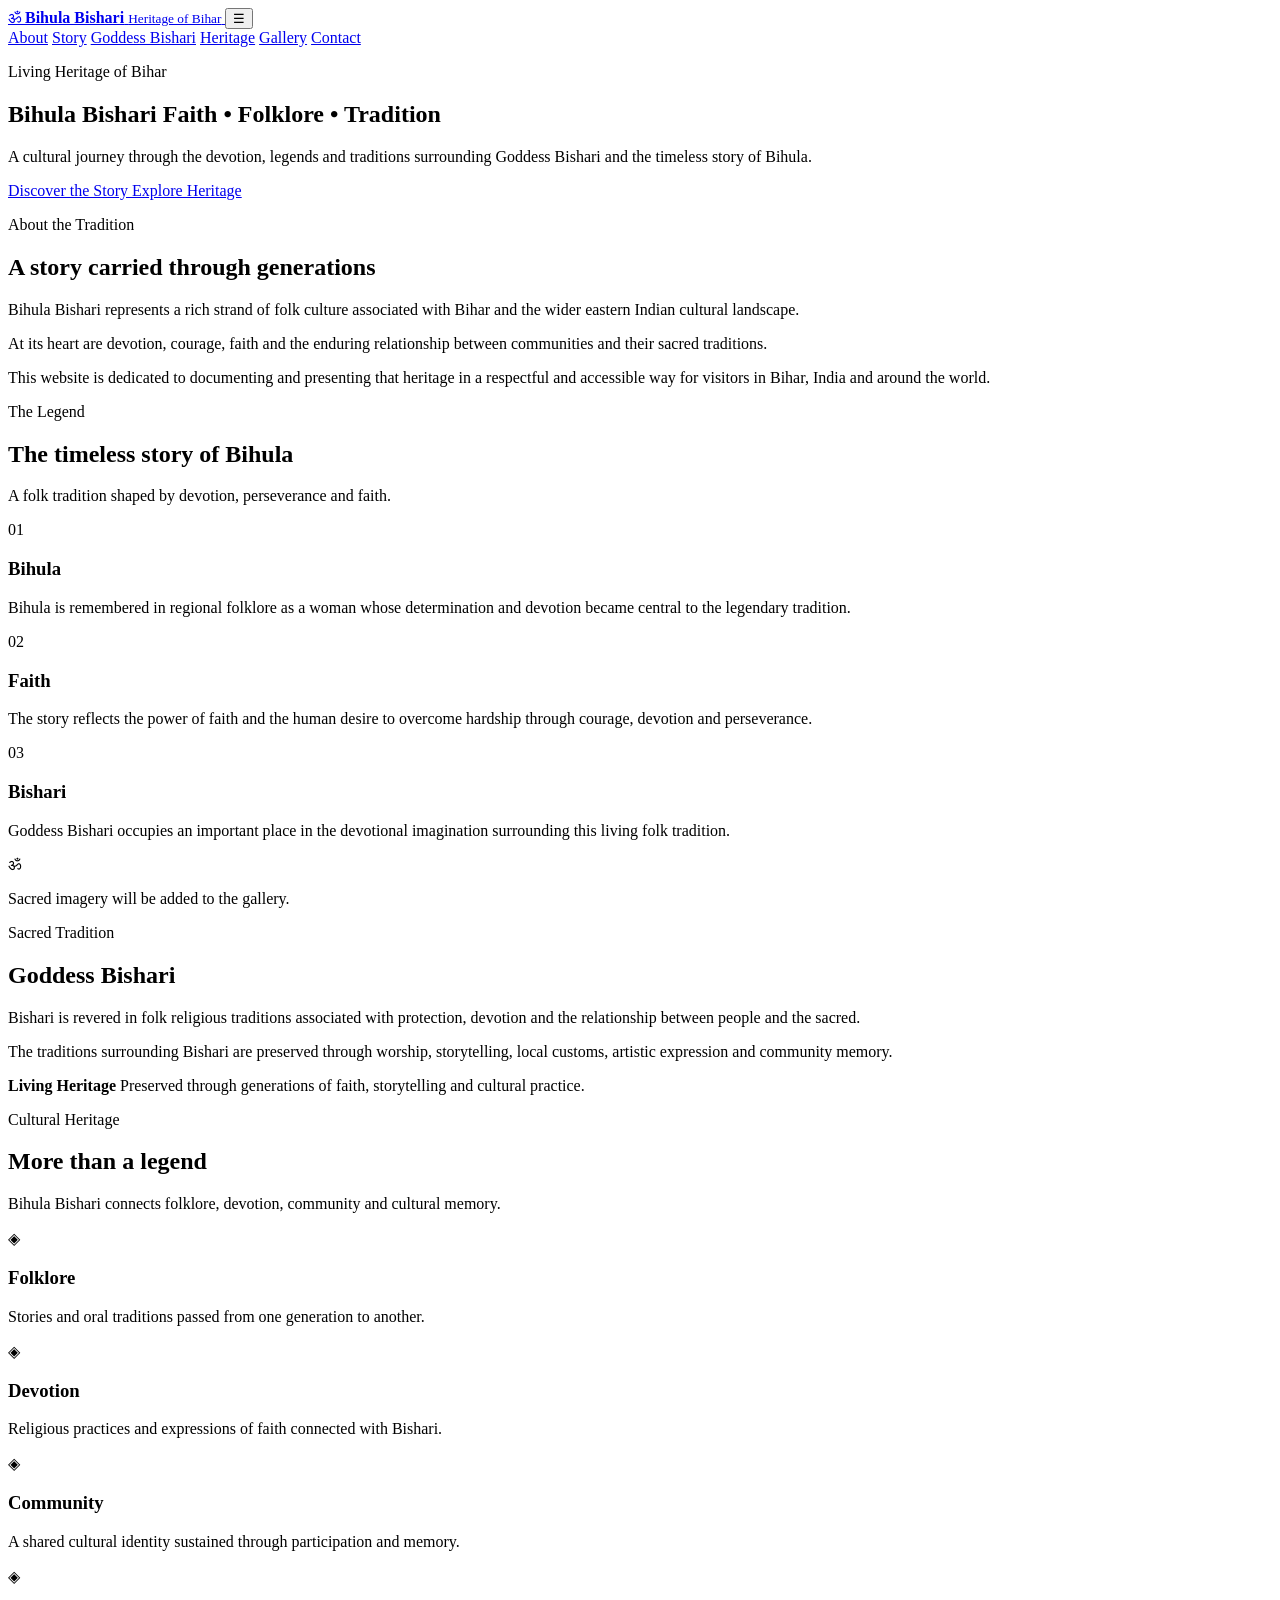
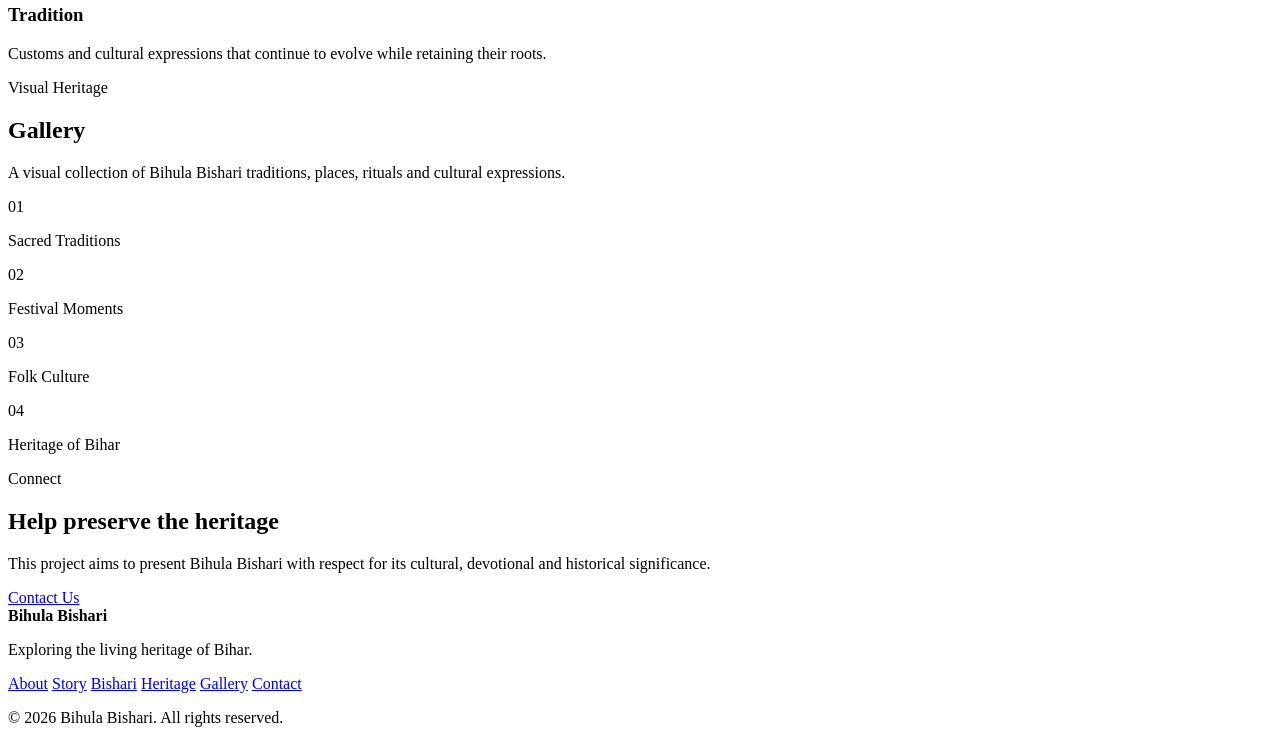
==== index.html @ cb175162 "Add initial index.html for Bihula Bishari website Add the main Bihula Bishari homepage introducing t" ====
<!DOCTYPE html>
<html lang="en">
<head>
    <meta charset="UTF-8">
    <meta name="viewport" content="width=device-width, initial-scale=1.0">

    <title>Bihula Bishari | Heritage, Faith &amp; Culture of Bihar</title>

    <meta
        name="description"
        content="Discover Bihula Bishari, a cherished tradition of Bihar celebrating Goddess Bishari, devotion, folklore, heritage and living cultural traditions."
    >

    <meta
        name="keywords"
        content="Bihula Bishari, Bishari Puja, Goddess Bishari, Bihar culture, Bihar heritage, Bihula, Bishari festival"
    >

    <meta name="author" content="V Pandey">

    <link rel="stylesheet" href="style.css">
</head>

<body>

    <!-- Header -->
    <header class="site-header">
        <div class="container header-inner">

            <a href="index.html" class="brand" aria-label="Bihula Bishari home">
                <span class="brand-symbol" aria-hidden="true">ॐ</span>

                <span>
                    <strong>Bihula Bishari</strong>
                    <small>Heritage of Bihar</small>
                </span>
            </a>

            <button
                class="menu-toggle"
                type="button"
                aria-label="Open navigation menu"
                aria-expanded="false"
            >
                ☰
            </button>

            <nav class="site-nav" aria-label="Main navigation">
                <a href="#about">About</a>
                <a href="#story">Story</a>
                <a href="#goddess">Goddess Bishari</a>
                <a href="#heritage">Heritage</a>
                <a href="#gallery">Gallery</a>
                <a href="#contact">Contact</a>
            </nav>

        </div>
    </header>

    <main>

        <!-- Hero -->
        <section class="hero">
            <div class="container hero-content">

                <p class="eyebrow">Living Heritage of Bihar</p>

                <h1>
                    Bihula Bishari
                    <span>Faith • Folklore • Tradition</span>
                </h1>

                <p class="hero-text">
                    A cultural journey through the devotion, legends and
                    traditions surrounding Goddess Bishari and the timeless
                    story of Bihula.
                </p>

                <div class="hero-actions">
                    <a class="button primary" href="#story">
                        Discover the Story
                    </a>

                    <a class="button secondary" href="#heritage">
                        Explore Heritage
                    </a>
                </div>

            </div>
        </section>

        <!-- Introduction -->
        <section class="section intro" id="about">
            <div class="container intro-grid">

                <div>
                    <p class="section-label">About the Tradition</p>

                    <h2>
                        A story carried through generations
                    </h2>
                </div>

                <div>
                    <p>
                        Bihula Bishari represents a rich strand of folk
                        culture associated with Bihar and the wider eastern
                        Indian cultural landscape.
                    </p>

                    <p>
                        At its heart are devotion, courage, faith and the
                        enduring relationship between communities and their
                        sacred traditions.
                    </p>

                    <p>
                        This website is dedicated to documenting and
                        presenting that heritage in a respectful and
                        accessible way for visitors in Bihar, India and
                        around the world.
                    </p>
                </div>

            </div>
        </section>

        <!-- Story -->
        <section class="section story-section" id="story">
            <div class="container">

                <div class="section-heading">
                    <p class="section-label">The Legend</p>

                    <h2>
                        The timeless story of Bihula
                    </h2>

                    <p>
                        A folk tradition shaped by devotion, perseverance
                        and faith.
                    </p>
                </div>

                <div class="story-grid">

                    <article class="story-card">
                        <span class="card-number">01</span>

                        <h3>Bihula</h3>

                        <p>
                            Bihula is remembered in regional folklore as a
                            woman whose determination and devotion became
                            central to the legendary tradition.
                        </p>
                    </article>

                    <article class="story-card">
                        <span class="card-number">02</span>

                        <h3>Faith</h3>

                        <p>
                            The story reflects the power of faith and the
                            human desire to overcome hardship through
                            courage, devotion and perseverance.
                        </p>
                    </article>

                    <article class="story-card">
                        <span class="card-number">03</span>

                        <h3>Bishari</h3>

                        <p>
                            Goddess Bishari occupies an important place in
                            the devotional imagination surrounding this
                            living folk tradition.
                        </p>
                    </article>

                </div>
            </div>
        </section>

        <!-- Goddess -->
        <section class="section goddess-section" id="goddess">
            <div class="container goddess-grid">

                <div class="goddess-image-placeholder">
                    <span class="placeholder-symbol" aria-hidden="true">
                        ॐ
                    </span>

                    <p>
                        Sacred imagery will be added to the gallery.
                    </p>
                </div>

                <div class="goddess-content">

                    <p class="section-label">
                        Sacred Tradition
                    </p>

                    <h2>
                        Goddess Bishari
                    </h2>

                    <p>
                        Bishari is revered in folk religious traditions
                        associated with protection, devotion and the
                        relationship between people and the sacred.
                    </p>

                    <p>
                        The traditions surrounding Bishari are preserved
                        through worship, storytelling, local customs,
                        artistic expression and community memory.
                    </p>

                    <div class="highlight">
                        <strong>Living Heritage</strong>
                        <span>
                            Preserved through generations of faith,
                            storytelling and cultural practice.
                        </span>
                    </div>

                </div>

            </div>
        </section>

        <!-- Heritage -->
        <section class="section heritage-section" id="heritage">
            <div class="container">

                <div class="section-heading">
                    <p class="section-label">Cultural Heritage</p>

                    <h2>
                        More than a legend
                    </h2>

                    <p>
                        Bihula Bishari connects folklore, devotion,
                        community and cultural memory.
                    </p>
                </div>

                <div class="heritage-grid">

                    <article class="heritage-item">
                        <span aria-hidden="true">◈</span>
                        <h3>Folklore</h3>
                        <p>
                            Stories and oral traditions passed from one
                            generation to another.
                        </p>
                    </article>

                    <article class="heritage-item">
                        <span aria-hidden="true">◈</span>
                        <h3>Devotion</h3>
                        <p>
                            Religious practices and expressions of faith
                            connected with Bishari.
                        </p>
                    </article>

                    <article class="heritage-item">
                        <span aria-hidden="true">◈</span>
                        <h3>Community</h3>
                        <p>
                            A shared cultural identity sustained through
                            participation and memory.
                        </p>
                    </article>

                    <article class="heritage-item">
                        <span aria-hidden="true">◈</span>
                        <h3>Tradition</h3>
                        <p>
                            Customs and cultural expressions that continue
                            to evolve while retaining their roots.
                        </p>
                    </article>

                </div>
            </div>
        </section>

        <!-- Gallery -->
        <section class="section gallery-section" id="gallery">
            <div class="container">

                <div class="section-heading">
                    <p class="section-label">Visual Heritage</p>

                    <h2>
                        Gallery
                    </h2>

                    <p>
                        A visual collection of Bihula Bishari traditions,
                        places, rituals and cultural expressions.
                    </p>
                </div>

                <div class="gallery-grid">

                    <div class="gallery-placeholder">
                        <span>01</span>
                        <p>Sacred Traditions</p>
                    </div>

                    <div class="gallery-placeholder">
                        <span>02</span>
                        <p>Festival Moments</p>
                    </div>

                    <div class="gallery-placeholder">
                        <span>03</span>
                        <p>Folk Culture</p>
                    </div>

                    <div class="gallery-placeholder">
                        <span>04</span>
                        <p>Heritage of Bihar</p>
                    </div>

                </div>

            </div>
        </section>

        <!-- Contact -->
        <section class="section contact-section" id="contact">
            <div class="container contact-box">

                <div>
                    <p class="section-label">Connect</p>

                    <h2>
                        Help preserve the heritage
                    </h2>
                </div>

                <div>
                    <p>
                        This project aims to present Bihula Bishari with
                        respect for its cultural, devotional and historical
                        significance.
                    </p>

                    <a class="button primary" href="mailto:info@example.com">
                        Contact Us
                    </a>
                </div>

            </div>
        </section>

    </main>

    <!-- Footer -->
    <footer class="site-footer">
        <div class="container footer-inner">

            <div>
                <strong>Bihula Bishari</strong>

                <p>
                    Exploring the living heritage of Bihar.
                </p>
            </div>

            <nav class="footer-links" aria-label="Footer navigation">
                <a href="#about">About</a>
                <a href="#story">Story</a>
                <a href="#goddess">Bishari</a>
                <a href="#heritage">Heritage</a>
                <a href="#gallery">Gallery</a>
                <a href="#contact">Contact</a>
            </nav>

            <p class="copyright">
                © 2026 Bihula Bishari. All rights reserved.
            </p>

        </div>
    </footer>

    <script src="script.js"></script>

</body>
</html>
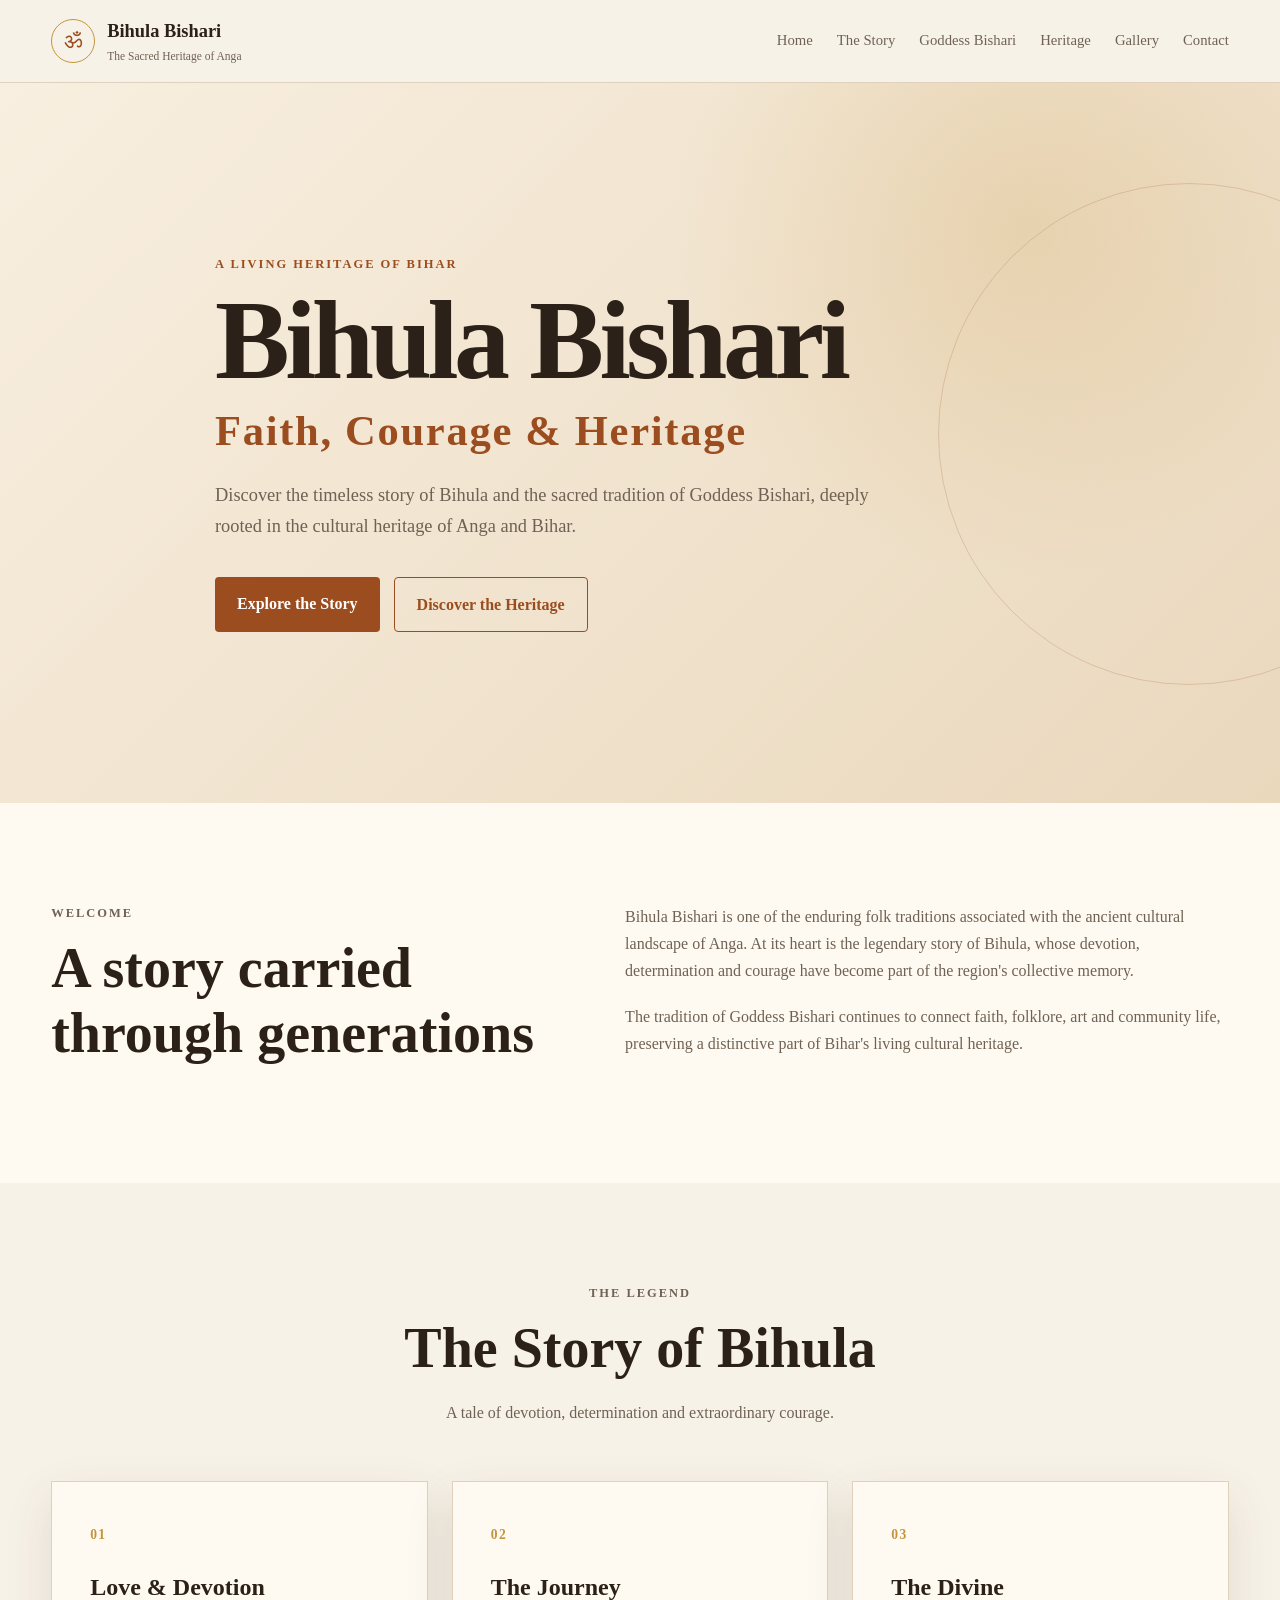
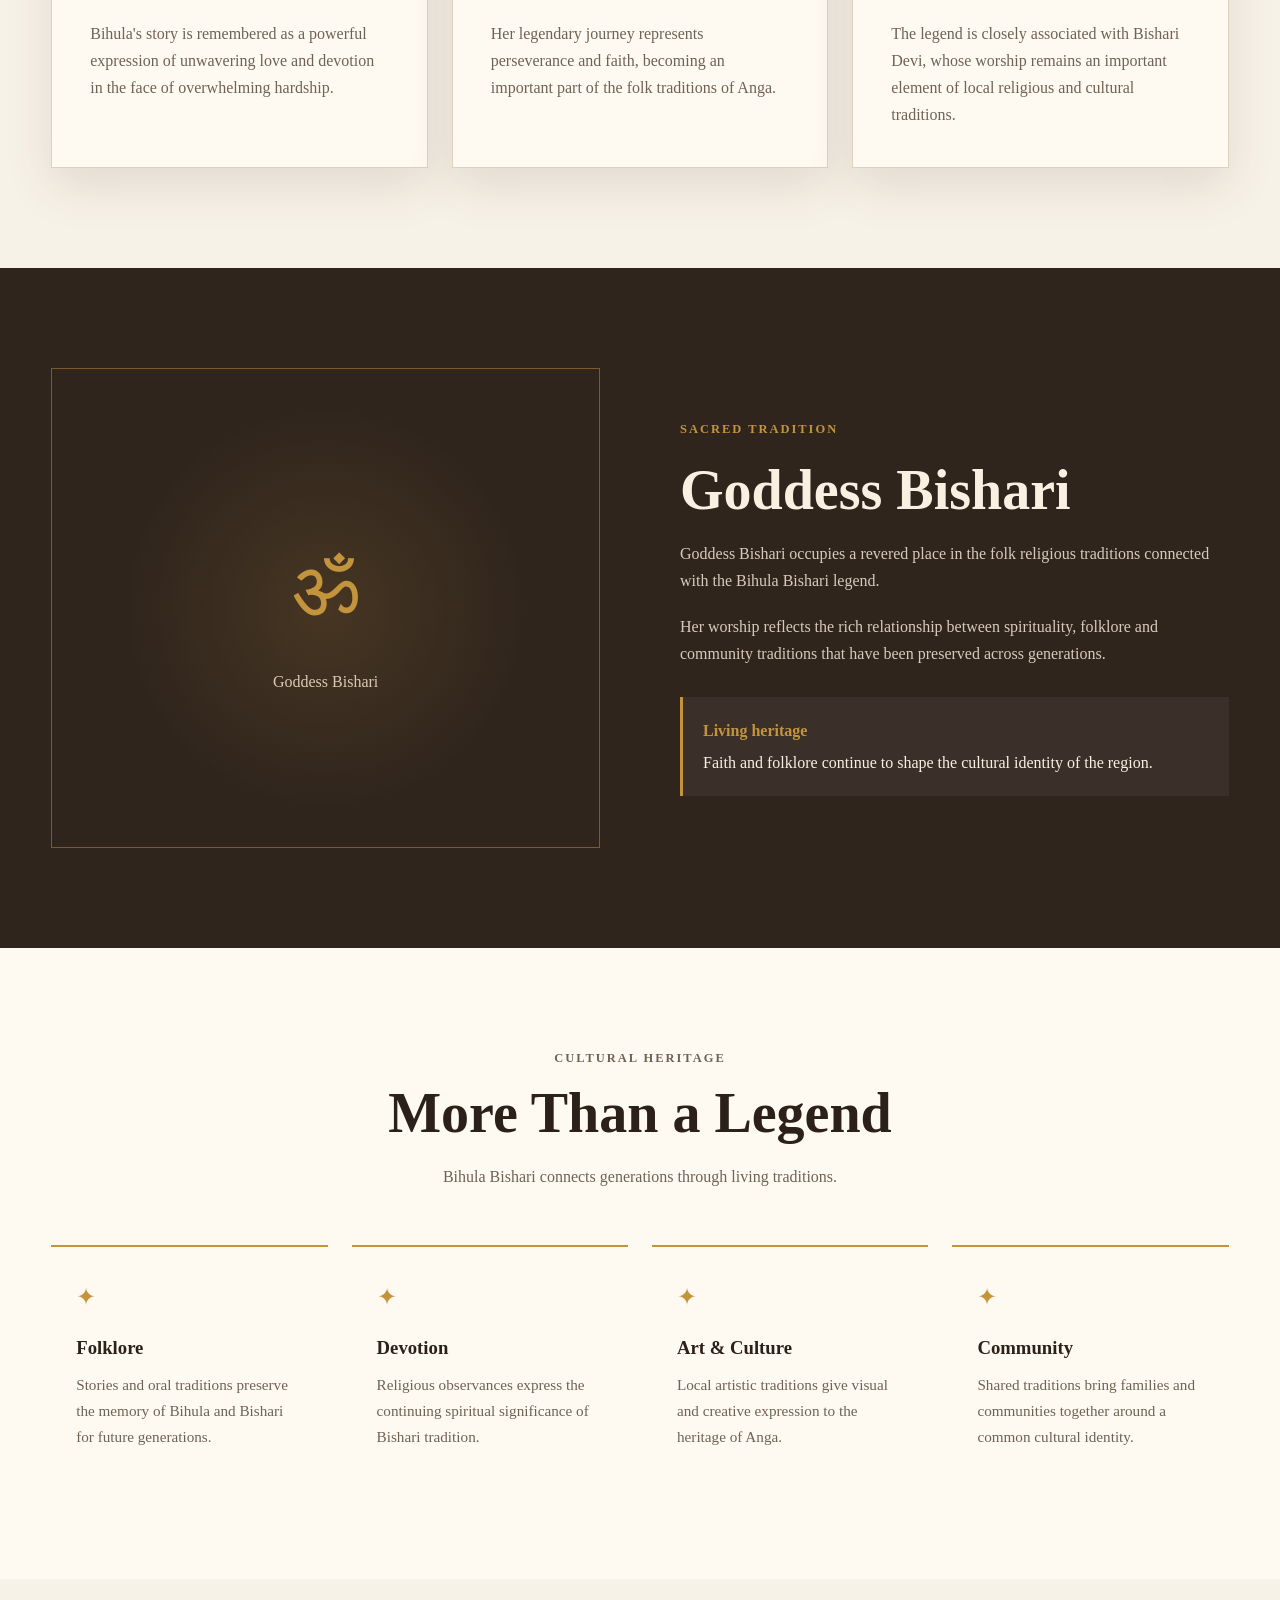
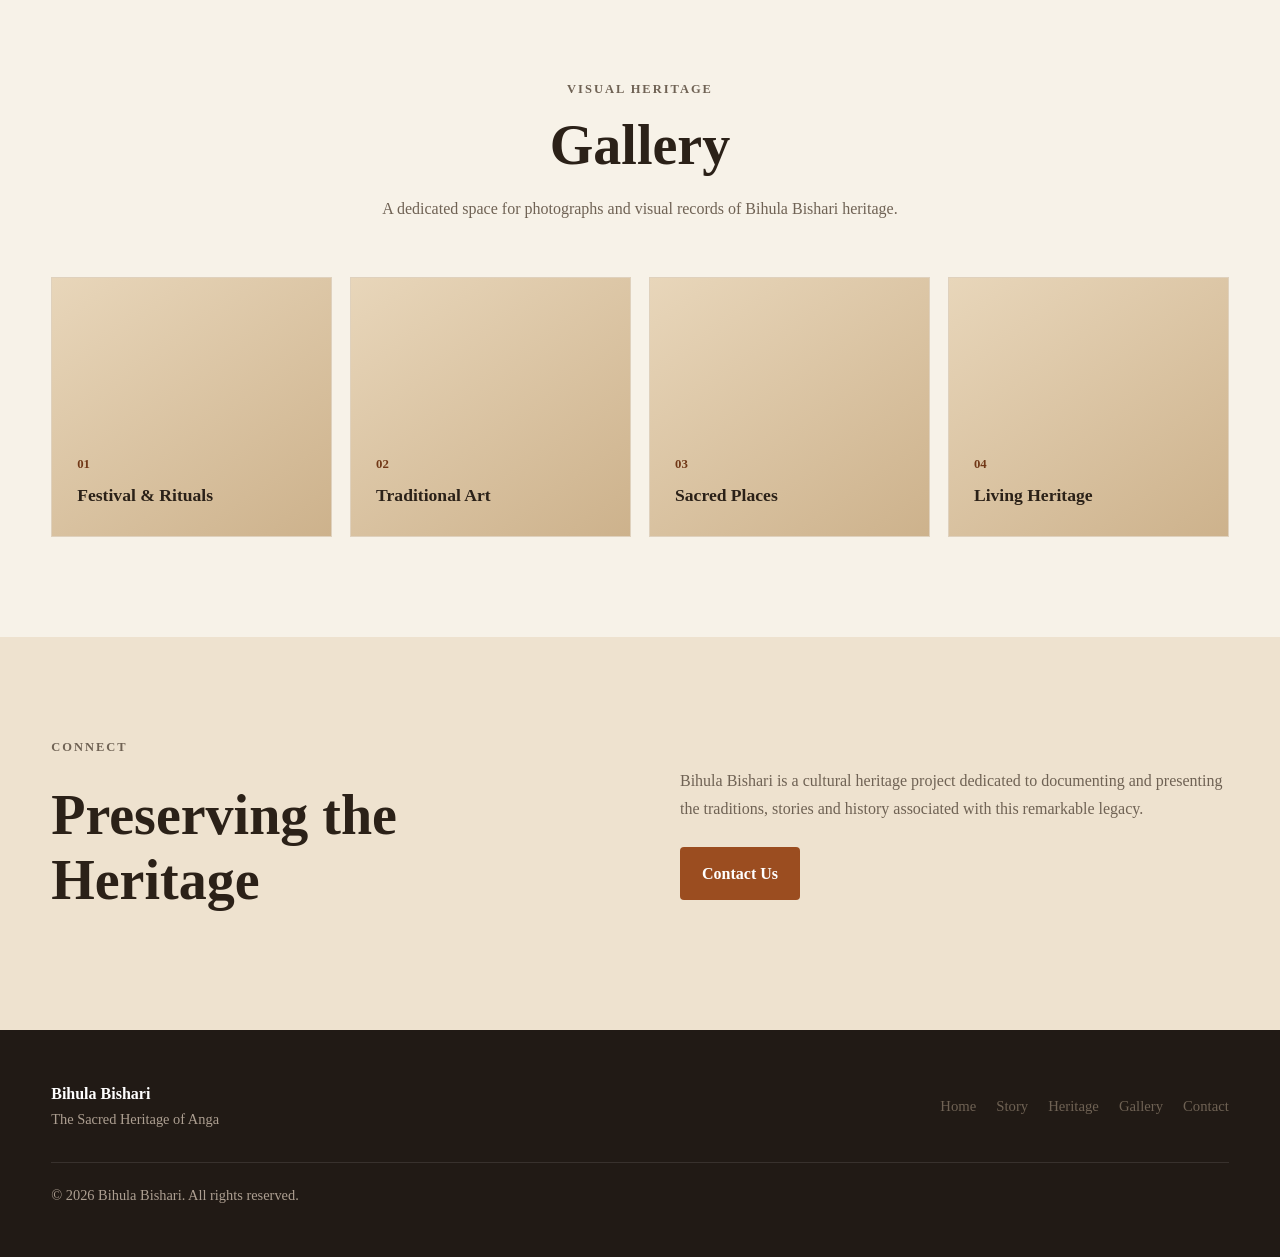
==== commit c40dfb1e: "Add Bihula Bishari website" ====
--- a/index.html
+++ b/index.html
@@ -4,51 +4,45 @@
     <meta charset="UTF-8">
     <meta name="viewport" content="width=device-width, initial-scale=1.0">
 
-    <title>Bihula Bishari | Heritage, Faith &amp; Culture of Bihar</title>
-
-    <meta
-        name="description"
-        content="Discover Bihula Bishari, a cherished tradition of Bihar celebrating Goddess Bishari, devotion, folklore, heritage and living cultural traditions."
-    >
-
-    <meta
-        name="keywords"
-        content="Bihula Bishari, Bishari Puja, Goddess Bishari, Bihar culture, Bihar heritage, Bihula, Bishari festival"
-    >
-
-    <meta name="author" content="V Pandey">
+    <title>Bihula Bishari | The Sacred Heritage of Anga</title>
+
+    <meta name="description"
+          content="Discover Bihula Bishari, the sacred cultural heritage of Anga, Bihar, India. Explore the legend of Bihula, Goddess Bishari, traditions, history and the living heritage of the region.">
+
+    <meta name="keywords"
+          content="Bihula Bishari, Bishari Puja, Bihula, Bishari Devi, Anga, Bihar, Bihar heritage, Indian culture, folk tradition">
+
+    <meta name="author" content="Bihula Bishari">
+
+    <link rel="canonical" href="https://bihulabishari.com/">
 
     <link rel="stylesheet" href="style.css">
 </head>
 
 <body>
 
-    <!-- Header -->
     <header class="site-header">
         <div class="container header-inner">
 
-            <a href="index.html" class="brand" aria-label="Bihula Bishari home">
-                <span class="brand-symbol" aria-hidden="true">ॐ</span>
-
+            <a class="brand" href="index.html" aria-label="Bihula Bishari home">
+                <span class="brand-symbol">ॐ</span>
                 <span>
                     <strong>Bihula Bishari</strong>
-                    <small>Heritage of Bihar</small>
+                    <small>The Sacred Heritage of Anga</small>
                 </span>
             </a>
 
-            <button
-                class="menu-toggle"
-                type="button"
-                aria-label="Open navigation menu"
-                aria-expanded="false"
-            >
+            <button class="menu-toggle"
+                    type="button"
+                    aria-label="Open navigation"
+                    aria-expanded="false">
                 ☰
             </button>
 
-            <nav class="site-nav" aria-label="Main navigation">
-                <a href="#about">About</a>
-                <a href="#story">Story</a>
-                <a href="#goddess">Goddess Bishari</a>
+            <nav class="site-nav" aria-label="Primary navigation">
+                <a href="#home">Home</a>
+                <a href="#story">The Story</a>
+                <a href="#bishari">Goddess Bishari</a>
                 <a href="#heritage">Heritage</a>
                 <a href="#gallery">Gallery</a>
                 <a href="#contact">Contact</a>
@@ -60,41 +54,36 @@
     <main>
 
         <!-- Hero -->
-        <section class="hero">
+        <section id="home" class="hero">
             <div class="container hero-content">
 
-                <p class="eyebrow">Living Heritage of Bihar</p>
+                <p class="eyebrow">A Living Heritage of Bihar</p>
 
                 <h1>
                     Bihula Bishari
-                    <span>Faith • Folklore • Tradition</span>
+                    <span>Faith, Courage &amp; Heritage</span>
                 </h1>
 
                 <p class="hero-text">
-                    A cultural journey through the devotion, legends and
-                    traditions surrounding Goddess Bishari and the timeless
-                    story of Bihula.
+                    Discover the timeless story of Bihula and the sacred tradition
+                    of Goddess Bishari, deeply rooted in the cultural heritage of
+                    Anga and Bihar.
                 </p>
 
                 <div class="hero-actions">
-                    <a class="button primary" href="#story">
-                        Discover the Story
-                    </a>
-
-                    <a class="button secondary" href="#heritage">
-                        Explore Heritage
-                    </a>
+                    <a class="button primary" href="#story">Explore the Story</a>
+                    <a class="button secondary" href="#heritage">Discover the Heritage</a>
                 </div>
 
             </div>
         </section>
 
         <!-- Introduction -->
-        <section class="section intro" id="about">
+        <section class="intro section">
             <div class="container intro-grid">
 
                 <div>
-                    <p class="section-label">About the Tradition</p>
+                    <p class="section-label">Welcome</p>
 
                     <h2>
                         A story carried through generations
@@ -103,22 +92,17 @@
 
                 <div>
                     <p>
-                        Bihula Bishari represents a rich strand of folk
-                        culture associated with Bihar and the wider eastern
-                        Indian cultural landscape.
-                    </p>
-
-                    <p>
-                        At its heart are devotion, courage, faith and the
-                        enduring relationship between communities and their
-                        sacred traditions.
-                    </p>
-
-                    <p>
-                        This website is dedicated to documenting and
-                        presenting that heritage in a respectful and
-                        accessible way for visitors in Bihar, India and
-                        around the world.
+                        Bihula Bishari is one of the enduring folk traditions
+                        associated with the ancient cultural landscape of Anga.
+                        At its heart is the legendary story of Bihula, whose
+                        devotion, determination and courage have become part of
+                        the region's collective memory.
+                    </p>
+
+                    <p>
+                        The tradition of Goddess Bishari continues to connect
+                        faith, folklore, art and community life, preserving a
+                        distinctive part of Bihar's living cultural heritage.
                     </p>
                 </div>
 
@@ -126,19 +110,14 @@
         </section>
 
         <!-- Story -->
-        <section class="section story-section" id="story">
+        <section id="story" class="section story-section">
             <div class="container">
 
                 <div class="section-heading">
                     <p class="section-label">The Legend</p>
-
-                    <h2>
-                        The timeless story of Bihula
-                    </h2>
-
-                    <p>
-                        A folk tradition shaped by devotion, perseverance
-                        and faith.
+                    <h2>The Story of Bihula</h2>
+                    <p>
+                        A tale of devotion, determination and extraordinary courage.
                     </p>
                 </div>
 
@@ -146,166 +125,144 @@
 
                     <article class="story-card">
                         <span class="card-number">01</span>
-
-                        <h3>Bihula</h3>
-
-                        <p>
-                            Bihula is remembered in regional folklore as a
-                            woman whose determination and devotion became
-                            central to the legendary tradition.
+                        <h3>Love &amp; Devotion</h3>
+                        <p>
+                            Bihula's story is remembered as a powerful expression
+                            of unwavering love and devotion in the face of
+                            overwhelming hardship.
                         </p>
                     </article>
 
                     <article class="story-card">
                         <span class="card-number">02</span>
-
-                        <h3>Faith</h3>
-
-                        <p>
-                            The story reflects the power of faith and the
-                            human desire to overcome hardship through
-                            courage, devotion and perseverance.
+                        <h3>The Journey</h3>
+                        <p>
+                            Her legendary journey represents perseverance and
+                            faith, becoming an important part of the folk
+                            traditions of Anga.
                         </p>
                     </article>
 
                     <article class="story-card">
                         <span class="card-number">03</span>
-
-                        <h3>Bishari</h3>
-
-                        <p>
-                            Goddess Bishari occupies an important place in
-                            the devotional imagination surrounding this
-                            living folk tradition.
+                        <h3>The Divine</h3>
+                        <p>
+                            The legend is closely associated with Bishari Devi,
+                            whose worship remains an important element of local
+                            religious and cultural traditions.
                         </p>
                     </article>
 
                 </div>
-            </div>
-        </section>
-
-        <!-- Goddess -->
-        <section class="section goddess-section" id="goddess">
+
+            </div>
+        </section>
+
+        <!-- Bishari -->
+        <section id="bishari" class="section goddess-section">
             <div class="container goddess-grid">
 
-                <div class="goddess-image-placeholder">
-                    <span class="placeholder-symbol" aria-hidden="true">
-                        ॐ
-                    </span>
-
-                    <p>
-                        Sacred imagery will be added to the gallery.
-                    </p>
+                <div class="goddess-image-placeholder"
+                     role="img"
+                     aria-label="Sacred artistic representation of Goddess Bishari">
+                    <div class="placeholder-symbol">ॐ</div>
+                    <p>Goddess Bishari</p>
                 </div>
 
                 <div class="goddess-content">
-
-                    <p class="section-label">
-                        Sacred Tradition
-                    </p>
-
-                    <h2>
-                        Goddess Bishari
-                    </h2>
-
-                    <p>
-                        Bishari is revered in folk religious traditions
-                        associated with protection, devotion and the
-                        relationship between people and the sacred.
-                    </p>
-
-                    <p>
-                        The traditions surrounding Bishari are preserved
-                        through worship, storytelling, local customs,
-                        artistic expression and community memory.
+                    <p class="section-label">Sacred Tradition</p>
+
+                    <h2>Goddess Bishari</h2>
+
+                    <p>
+                        Goddess Bishari occupies a revered place in the folk
+                        religious traditions connected with the Bihula Bishari
+                        legend.
+                    </p>
+
+                    <p>
+                        Her worship reflects the rich relationship between
+                        spirituality, folklore and community traditions that
+                        have been preserved across generations.
                     </p>
 
                     <div class="highlight">
-                        <strong>Living Heritage</strong>
+                        <strong>Living heritage</strong>
                         <span>
-                            Preserved through generations of faith,
-                            storytelling and cultural practice.
+                            Faith and folklore continue to shape the cultural
+                            identity of the region.
                         </span>
                     </div>
-
                 </div>
 
             </div>
         </section>
 
         <!-- Heritage -->
-        <section class="section heritage-section" id="heritage">
+        <section id="heritage" class="section heritage-section">
             <div class="container">
 
                 <div class="section-heading">
                     <p class="section-label">Cultural Heritage</p>
-
-                    <h2>
-                        More than a legend
-                    </h2>
-
-                    <p>
-                        Bihula Bishari connects folklore, devotion,
-                        community and cultural memory.
+                    <h2>More Than a Legend</h2>
+                    <p>
+                        Bihula Bishari connects generations through living traditions.
                     </p>
                 </div>
 
                 <div class="heritage-grid">
 
-                    <article class="heritage-item">
-                        <span aria-hidden="true">◈</span>
+                    <div class="heritage-item">
+                        <span>✦</span>
                         <h3>Folklore</h3>
                         <p>
-                            Stories and oral traditions passed from one
-                            generation to another.
-                        </p>
-                    </article>
-
-                    <article class="heritage-item">
-                        <span aria-hidden="true">◈</span>
+                            Stories and oral traditions preserve the memory of
+                            Bihula and Bishari for future generations.
+                        </p>
+                    </div>
+
+                    <div class="heritage-item">
+                        <span>✦</span>
                         <h3>Devotion</h3>
                         <p>
-                            Religious practices and expressions of faith
-                            connected with Bishari.
-                        </p>
-                    </article>
-
-                    <article class="heritage-item">
-                        <span aria-hidden="true">◈</span>
+                            Religious observances express the continuing
+                            spiritual significance of Bishari tradition.
+                        </p>
+                    </div>
+
+                    <div class="heritage-item">
+                        <span>✦</span>
+                        <h3>Art &amp; Culture</h3>
+                        <p>
+                            Local artistic traditions give visual and creative
+                            expression to the heritage of Anga.
+                        </p>
+                    </div>
+
+                    <div class="heritage-item">
+                        <span>✦</span>
                         <h3>Community</h3>
                         <p>
-                            A shared cultural identity sustained through
-                            participation and memory.
-                        </p>
-                    </article>
-
-                    <article class="heritage-item">
-                        <span aria-hidden="true">◈</span>
-                        <h3>Tradition</h3>
-                        <p>
-                            Customs and cultural expressions that continue
-                            to evolve while retaining their roots.
-                        </p>
-                    </article>
-
-                </div>
+                            Shared traditions bring families and communities
+                            together around a common cultural identity.
+                        </p>
+                    </div>
+
+                </div>
+
             </div>
         </section>
 
         <!-- Gallery -->
-        <section class="section gallery-section" id="gallery">
+        <section id="gallery" class="section gallery-section">
             <div class="container">
 
                 <div class="section-heading">
                     <p class="section-label">Visual Heritage</p>
-
-                    <h2>
-                        Gallery
-                    </h2>
-
-                    <p>
-                        A visual collection of Bihula Bishari traditions,
-                        places, rituals and cultural expressions.
+                    <h2>Gallery</h2>
+                    <p>
+                        A dedicated space for photographs and visual records
+                        of Bihula Bishari heritage.
                     </p>
                 </div>
 
@@ -313,22 +270,22 @@
 
                     <div class="gallery-placeholder">
                         <span>01</span>
-                        <p>Sacred Traditions</p>
+                        <p>Festival &amp; Rituals</p>
                     </div>
 
                     <div class="gallery-placeholder">
                         <span>02</span>
-                        <p>Festival Moments</p>
+                        <p>Traditional Art</p>
                     </div>
 
                     <div class="gallery-placeholder">
                         <span>03</span>
-                        <p>Folk Culture</p>
+                        <p>Sacred Places</p>
                     </div>
 
                     <div class="gallery-placeholder">
                         <span>04</span>
-                        <p>Heritage of Bihar</p>
+                        <p>Living Heritage</p>
                     </div>
 
                 </div>
@@ -337,25 +294,23 @@
         </section>
 
         <!-- Contact -->
-        <section class="section contact-section" id="contact">
+        <section id="contact" class="section contact-section">
             <div class="container contact-box">
 
                 <div>
                     <p class="section-label">Connect</p>
-
-                    <h2>
-                        Help preserve the heritage
-                    </h2>
+                    <h2>Preserving the Heritage</h2>
                 </div>
 
                 <div>
                     <p>
-                        This project aims to present Bihula Bishari with
-                        respect for its cultural, devotional and historical
-                        significance.
-                    </p>
-
-                    <a class="button primary" href="mailto:info@example.com">
+                        Bihula Bishari is a cultural heritage project dedicated
+                        to documenting and presenting the traditions, stories
+                        and history associated with this remarkable legacy.
+                    </p>
+
+                    <a class="button primary"
+                       href="mailto:info@bihulabishari.com">
                         Contact Us
                     </a>
                 </div>
@@ -365,29 +320,24 @@
 
     </main>
 
-    <!-- Footer -->
     <footer class="site-footer">
         <div class="container footer-inner">
 
             <div>
                 <strong>Bihula Bishari</strong>
-
-                <p>
-                    Exploring the living heritage of Bihar.
-                </p>
-            </div>
-
-            <nav class="footer-links" aria-label="Footer navigation">
-                <a href="#about">About</a>
+                <p>The Sacred Heritage of Anga</p>
+            </div>
+
+            <div class="footer-links">
+                <a href="#home">Home</a>
                 <a href="#story">Story</a>
-                <a href="#goddess">Bishari</a>
                 <a href="#heritage">Heritage</a>
                 <a href="#gallery">Gallery</a>
                 <a href="#contact">Contact</a>
-            </nav>
+            </div>
 
             <p class="copyright">
-                © 2026 Bihula Bishari. All rights reserved.
+                © <span id="current-year">2026</span> Bihula Bishari. All rights reserved.
             </p>
 
         </div>
@@ -396,4 +346,4 @@
     <script src="script.js"></script>
 
 </body>
-</html>
+</html>
--- a/style.css
+++ b/style.css
@@ -0,0 +1,546 @@
+﻿:root {
+    --bg: #f7f2e8;
+    --surface: #fffaf1;
+    --text: #2b2118;
+    --muted: #6f6254;
+    --accent: #9b4d20;
+    --accent-dark: #713817;
+    --gold: #c4943d;
+    --border: #dfd1bd;
+    --shadow: 0 18px 45px rgba(67, 45, 27, 0.12);
+    --max-width: 1180px;
+}
+
+* {
+    box-sizing: border-box;
+    margin: 0;
+    padding: 0;
+}
+
+html {
+    scroll-behavior: smooth;
+}
+
+body {
+    font-family: Georgia, "Times New Roman", serif;
+    background: var(--bg);
+    color: var(--text);
+    line-height: 1.7;
+}
+
+a {
+    color: inherit;
+    text-decoration: none;
+}
+
+.container {
+    width: min(92%, var(--max-width));
+    margin: 0 auto;
+}
+
+.section {
+    padding: 100px 0;
+}
+
+.section-label,
+.eyebrow {
+    color: var(--accent);
+    text-transform: uppercase;
+    letter-spacing: 0.16em;
+    font-size: 0.78rem;
+    font-weight: 700;
+    margin-bottom: 12px;
+}
+
+.section-heading {
+    max-width: 720px;
+    margin: 0 auto 55px;
+    text-align: center;
+}
+
+.section-heading h2,
+.intro h2,
+.goddess-content h2,
+.contact-box h2 {
+    font-size: clamp(2rem, 5vw, 3.5rem);
+    line-height: 1.15;
+    margin-bottom: 18px;
+}
+
+.section-heading p,
+.goddess-content p,
+.intro p,
+.contact-box p {
+    color: var(--muted);
+}
+
+/* Header */
+
+.site-header {
+    position: sticky;
+    top: 0;
+    z-index: 1000;
+    background: rgba(247, 242, 232, 0.96);
+    border-bottom: 1px solid var(--border);
+    backdrop-filter: blur(10px);
+}
+
+.header-inner {
+    min-height: 82px;
+    display: flex;
+    align-items: center;
+    justify-content: space-between;
+    gap: 30px;
+}
+
+.brand {
+    display: flex;
+    align-items: center;
+    gap: 12px;
+}
+
+.brand-symbol {
+    width: 44px;
+    height: 44px;
+    display: grid;
+    place-items: center;
+    border: 1px solid var(--gold);
+    border-radius: 50%;
+    color: var(--accent);
+    font-size: 1.35rem;
+}
+
+.brand strong {
+    display: block;
+    font-size: 1.15rem;
+}
+
+.brand small {
+    display: block;
+    color: var(--muted);
+    font-size: 0.72rem;
+}
+
+.site-nav {
+    display: flex;
+    align-items: center;
+    gap: 24px;
+}
+
+.site-nav a,
+.footer-links a {
+    color: var(--muted);
+    font-size: 0.92rem;
+    transition: color 0.25s ease;
+}
+
+.site-nav a:hover,
+.footer-links a:hover {
+    color: var(--accent);
+}
+
+.menu-toggle {
+    display: none;
+    border: 0;
+    background: transparent;
+    color: var(--text);
+    font-size: 1.7rem;
+    cursor: pointer;
+}
+
+/* Hero */
+
+.hero {
+    min-height: 720px;
+    display: flex;
+    align-items: center;
+    position: relative;
+    overflow: hidden;
+    background:
+        radial-gradient(
+            circle at 80% 20%,
+            rgba(196, 148, 61, 0.2),
+            transparent 30%
+        ),
+        linear-gradient(135deg, #f8efe0, #ead8bd);
+}
+
+.hero::before {
+    content: "";
+    position: absolute;
+    width: 500px;
+    height: 500px;
+    border: 1px solid rgba(155, 77, 32, 0.2);
+    border-radius: 50%;
+    right: -160px;
+    top: 100px;
+}
+
+.hero-content {
+    position: relative;
+    max-width: 850px;
+}
+
+.hero h1 {
+    font-size: clamp(3.2rem, 9vw, 7rem);
+    line-height: 0.95;
+    letter-spacing: -0.04em;
+    margin-bottom: 28px;
+}
+
+.hero h1 span {
+    display: block;
+    color: var(--accent);
+    font-size: 0.38em;
+    letter-spacing: 0.04em;
+    margin-top: 18px;
+}
+
+.hero-text {
+    max-width: 680px;
+    color: var(--muted);
+    font-size: 1.15rem;
+    margin-bottom: 35px;
+}
+
+.hero-actions {
+    display: flex;
+    flex-wrap: wrap;
+    gap: 14px;
+}
+
+.button {
+    display: inline-block;
+    padding: 13px 22px;
+    border-radius: 4px;
+    font-weight: 700;
+    transition: transform 0.2s ease, background 0.2s ease;
+}
+
+.button:hover {
+    transform: translateY(-2px);
+}
+
+.button.primary {
+    background: var(--accent);
+    color: white;
+}
+
+.button.primary:hover {
+    background: var(--accent-dark);
+}
+
+.button.secondary {
+    border: 1px solid var(--accent);
+    color: var(--accent);
+}
+
+/* Introduction */
+
+.intro {
+    background: var(--surface);
+}
+
+.intro-grid {
+    display: grid;
+    grid-template-columns: 0.9fr 1.1fr;
+    gap: 80px;
+    align-items: start;
+}
+
+.intro p + p {
+    margin-top: 18px;
+}
+
+/* Story */
+
+.story-section {
+    background: var(--bg);
+}
+
+.story-grid {
+    display: grid;
+    grid-template-columns: repeat(3, 1fr);
+    gap: 24px;
+}
+
+.story-card {
+    position: relative;
+    padding: 38px;
+    background: var(--surface);
+    border: 1px solid var(--border);
+    box-shadow: var(--shadow);
+}
+
+.card-number {
+    color: var(--gold);
+    font-size: 0.85rem;
+    font-weight: 700;
+    letter-spacing: 0.1em;
+}
+
+.story-card h3 {
+    font-size: 1.5rem;
+    margin: 20px 0 12px;
+}
+
+.story-card p {
+    color: var(--muted);
+}
+
+/* Goddess */
+
+.goddess-section {
+    background: #30251d;
+    color: #f9f0e2;
+}
+
+.goddess-grid {
+    display: grid;
+    grid-template-columns: 1fr 1fr;
+    gap: 80px;
+    align-items: center;
+}
+
+.goddess-image-placeholder {
+    min-height: 480px;
+    display: grid;
+    place-items: center;
+    align-content: center;
+    border: 1px solid rgba(196, 148, 61, 0.5);
+    background:
+        radial-gradient(
+            circle,
+            rgba(196, 148, 61, 0.15),
+            transparent 55%
+        );
+}
+
+.placeholder-symbol {
+    font-size: 5rem;
+    color: var(--gold);
+}
+
+.goddess-image-placeholder p {
+    color: #d9c9b5;
+    margin-top: 12px;
+}
+
+.goddess-content .section-label {
+    color: var(--gold);
+}
+
+.goddess-content p {
+    color: #d8cbbd;
+    margin-bottom: 18px;
+}
+
+.highlight {
+    margin-top: 30px;
+    padding: 20px;
+    border-left: 3px solid var(--gold);
+    background: rgba(255, 255, 255, 0.05);
+}
+
+.highlight strong,
+.highlight span {
+    display: block;
+}
+
+.highlight strong {
+    color: var(--gold);
+    margin-bottom: 5px;
+}
+
+/* Heritage */
+
+.heritage-section {
+    background: var(--surface);
+}
+
+.heritage-grid {
+    display: grid;
+    grid-template-columns: repeat(4, 1fr);
+    gap: 24px;
+}
+
+.heritage-item {
+    padding: 30px 25px;
+    border-top: 2px solid var(--gold);
+}
+
+.heritage-item > span {
+    color: var(--gold);
+    font-size: 1.5rem;
+}
+
+.heritage-item h3 {
+    margin: 14px 0 8px;
+}
+
+.heritage-item p {
+    color: var(--muted);
+    font-size: 0.95rem;
+}
+
+/* Gallery */
+
+.gallery-section {
+    background: var(--bg);
+}
+
+.gallery-grid {
+    display: grid;
+    grid-template-columns: repeat(4, 1fr);
+    gap: 18px;
+}
+
+.gallery-placeholder {
+    min-height: 260px;
+    display: flex;
+    flex-direction: column;
+    justify-content: flex-end;
+    padding: 25px;
+    border: 1px solid var(--border);
+    background:
+        linear-gradient(145deg, #e8d6ba, #cdb28c);
+}
+
+.gallery-placeholder span {
+    font-size: 0.8rem;
+    color: var(--accent-dark);
+    font-weight: 700;
+}
+
+.gallery-placeholder p {
+    font-size: 1.1rem;
+    font-weight: 700;
+    margin-top: 6px;
+}
+
+/* Contact */
+
+.contact-section {
+    background: #eee2cf;
+}
+
+.contact-box {
+    display: grid;
+    grid-template-columns: 1fr 1fr;
+    gap: 80px;
+    align-items: center;
+}
+
+.contact-box p {
+    margin-bottom: 25px;
+}
+
+/* Footer */
+
+.site-footer {
+    background: #211a15;
+    color: #e8dccd;
+    padding: 50px 0;
+}
+
+.footer-inner {
+    display: grid;
+    grid-template-columns: 1fr auto;
+    gap: 30px;
+    align-items: center;
+}
+
+.site-footer strong {
+    color: white;
+}
+
+.site-footer p {
+    color: #ad9f91;
+    font-size: 0.9rem;
+}
+
+.footer-links {
+    display: flex;
+    flex-wrap: wrap;
+    gap: 20px;
+}
+
+.copyright {
+    grid-column: 1 / -1;
+    padding-top: 20px;
+    border-top: 1px solid rgba(255, 255, 255, 0.1);
+}
+
+/* Responsive */
+
+@media (max-width: 900px) {
+    .site-nav {
+        gap: 14px;
+    }
+
+    .story-grid,
+    .heritage-grid,
+    .gallery-grid {
+        grid-template-columns: repeat(2, 1fr);
+    }
+
+    .intro-grid,
+    .goddess-grid,
+    .contact-box {
+        grid-template-columns: 1fr;
+        gap: 45px;
+    }
+}
+
+@media (max-width: 700px) {
+    .header-inner {
+        min-height: 70px;
+    }
+
+    .menu-toggle {
+        display: block;
+    }
+
+    .site-nav {
+        position: absolute;
+        top: 70px;
+        left: 0;
+        right: 0;
+        display: none;
+        flex-direction: column;
+        align-items: stretch;
+        padding: 20px;
+        background: var(--surface);
+        border-bottom: 1px solid var(--border);
+    }
+
+    .site-nav.open {
+        display: flex;
+    }
+
+    .site-nav a {
+        padding: 9px 0;
+    }
+
+    .hero {
+        min-height: 650px;
+    }
+
+    .section {
+        padding: 75px 0;
+    }
+
+    .story-grid,
+    .heritage-grid,
+    .gallery-grid {
+        grid-template-columns: 1fr;
+    }
+
+    .footer-inner {
+        grid-template-columns: 1fr;
+    }
+
+    .copyright {
+        grid-column: auto;
+    }
+}
